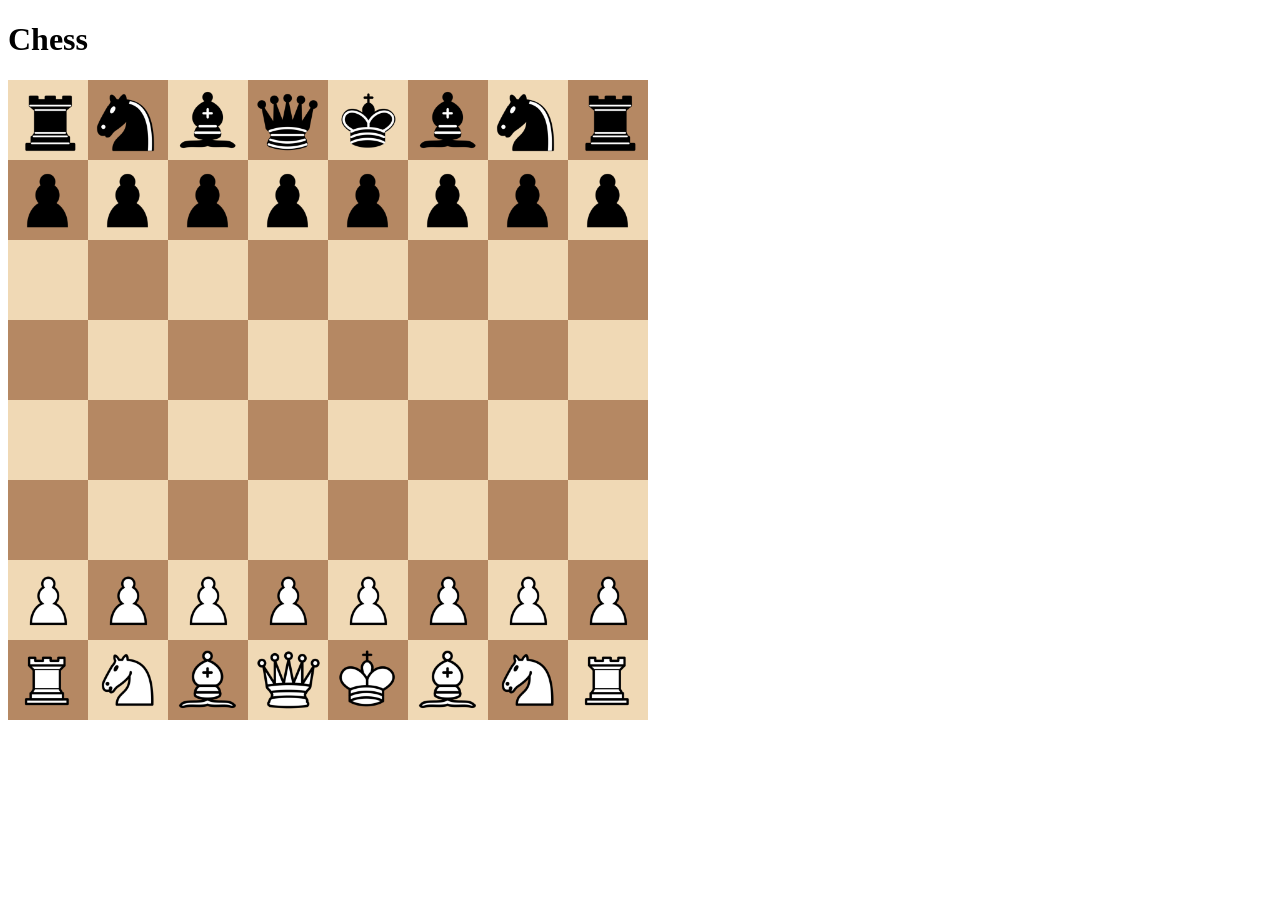
==== Chess/index.html @ 5289c6f6 "Add files via upload" ====
<!DOCTYPE html>
<html lang="en">
<head>
    <meta charset="UTF-8">
    <meta name="viewport" content="width=device-width, initial-scale=1.0">
    <title>Chess</title>
</head>
<body>
    <header>
        <h1>Chess</h1>
    </header>

    <main>
        <canvas id="chessboard" width="640" height="640"></canvas>
    </main>

    <footer>

    </footer>
    <script src="chessboard.js" defer></script>
</body>
</html>
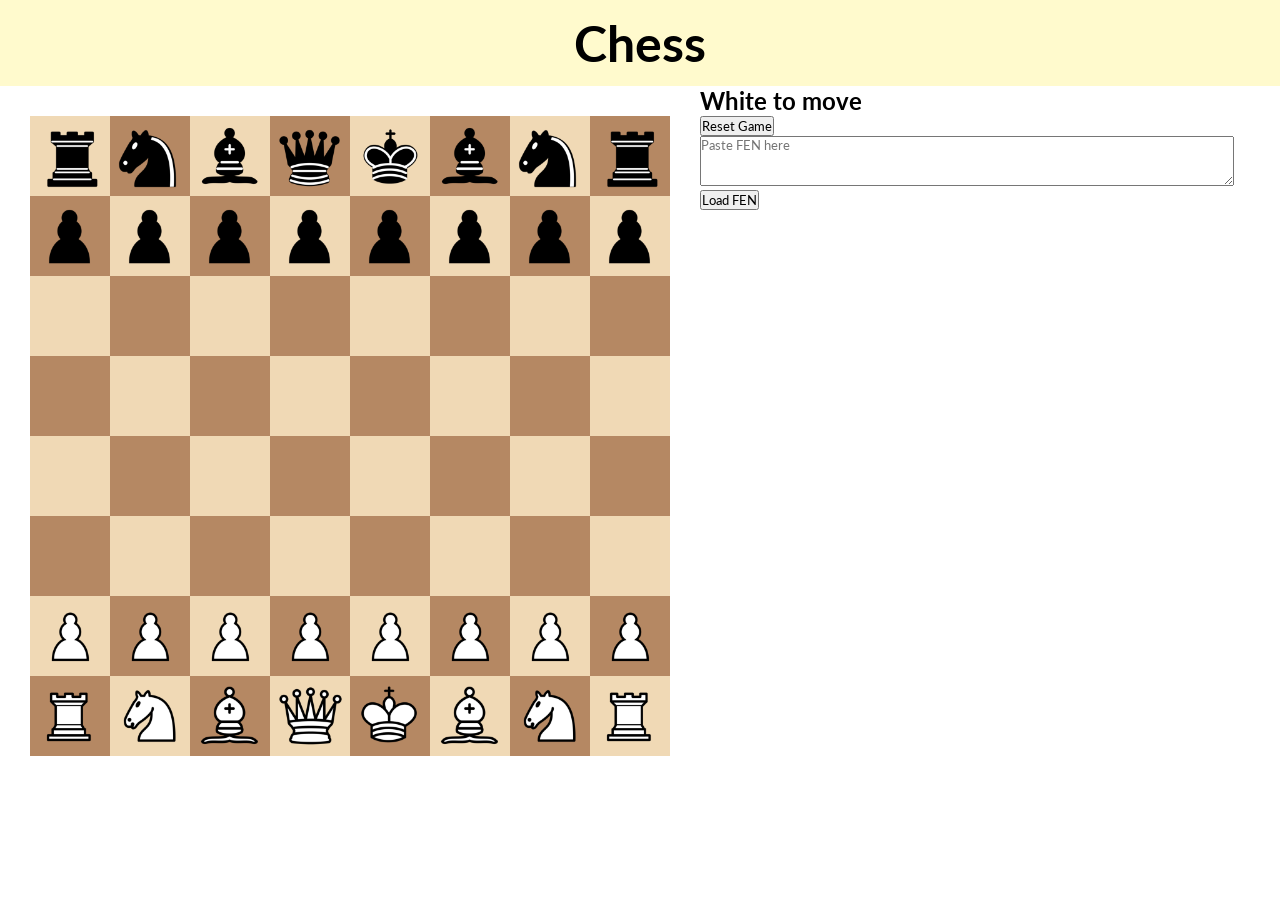
==== commit 86be4b85: "fen" ====
--- a/Chess/index.html
+++ b/Chess/index.html
@@ -4,6 +4,7 @@
     <meta charset="UTF-8">
     <meta name="viewport" content="width=device-width, initial-scale=1.0">
     <title>Chess</title>
+    <link rel="stylesheet" href="style.css">
 </head>
 <body>
     <header>
@@ -12,6 +13,17 @@
 
     <main>
         <canvas id="chessboard" width="640" height="640"></canvas>
+        <div class="buttonList">
+            <h2 id="turnText">White to move</h2>
+            <button id="resetBtn">Reset Game</button>
+            <textarea
+                id="fenInput"
+                rows="3"
+                cols="70"
+                placeholder="Paste FEN here"
+            ></textarea>
+            <button id="loadFenBtn">Load FEN</button>
+        </div>
     </main>
 
     <footer>
@@ -19,4 +31,4 @@
     </footer>
     <script src="chessboard.js" defer></script>
 </body>
-</html>+</html>
--- a/Chess/style.css
+++ b/Chess/style.css
@@ -0,0 +1,29 @@
+@import url('https://fonts.googleapis.com/css2?family=Lato:ital,wght@0,100;0,300;0,400;0,700;0,900;1,100;1,300;1,400;1,700;1,900&display=swap');
+
+* {
+    font-family: "Lato", sans-serif;
+    padding: 0;
+    margin: 0;
+}
+
+header {
+    display: flex;
+    align-items: center;
+    justify-content: center;
+    background-color: lemonchiffon;
+    padding: 1%;
+}
+
+h1 { 
+    font-size: 50px;
+}
+
+main {
+    display: flex;
+    flex-direction: row;
+    justify-content: center;
+}
+
+#chessboard { 
+    margin: 30px;
+}
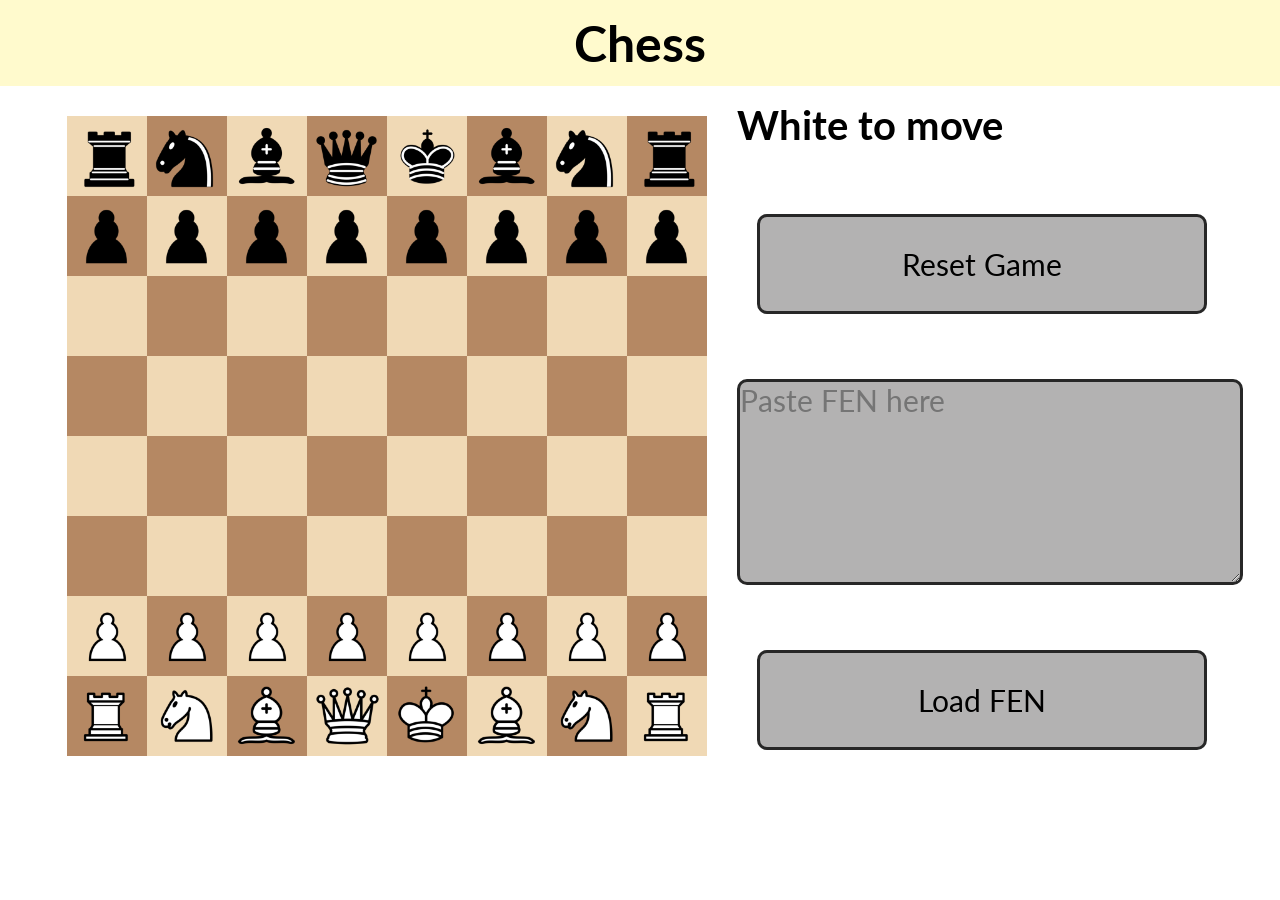
==== commit ede20b26: "Update index.html" ====
--- a/Chess/index.html
+++ b/Chess/index.html
@@ -4,6 +4,7 @@
     <meta charset="UTF-8">
     <meta name="viewport" content="width=device-width, initial-scale=1.0">
     <title>Chess</title>
+    <link rel="icon" type="image/png" href="images/chesswebicon.png">
     <link rel="stylesheet" href="style.css">
 </head>
 <body>
@@ -12,6 +13,7 @@
     </header>
 
     <main>
+        <div id="moveList"></div>
         <canvas id="chessboard" width="640" height="640"></canvas>
         <div class="buttonList">
             <h2 id="turnText">White to move</h2>
--- a/Chess/style.css
+++ b/Chess/style.css
@@ -26,4 +26,46 @@
 
 #chessboard { 
     margin: 30px;
-}+    width: 640px;
+    height: 640px;
+}
+
+.buttonList {
+    display: flex;
+    flex-direction: column;
+    gap: 15px;
+    
+    justify-content: space-around;
+    align-items: start;
+}
+
+#turnText {
+    font-size: 40px;
+    width: 300px;
+}
+
+#fenInput {
+    height: 200px;
+    width: 500px;
+    border: 3px rgb(39, 39, 39) solid;
+    border-radius: 10px;
+    background-color: rgb(179, 178, 178);
+    padding: 0;
+    margin: 0;
+    font-size: 18px;
+    
+}
+
+#fenInput::placeholder {
+    font-size: 30px;
+}
+
+button {
+    background-color: rgb(179, 178, 178);
+    border: 3px rgb(39, 39, 39) solid;
+    border-radius: 10px;
+    min-width: 450px;
+    min-height: 100px;
+    margin: 20px;
+    font-size: 30px;
+}
